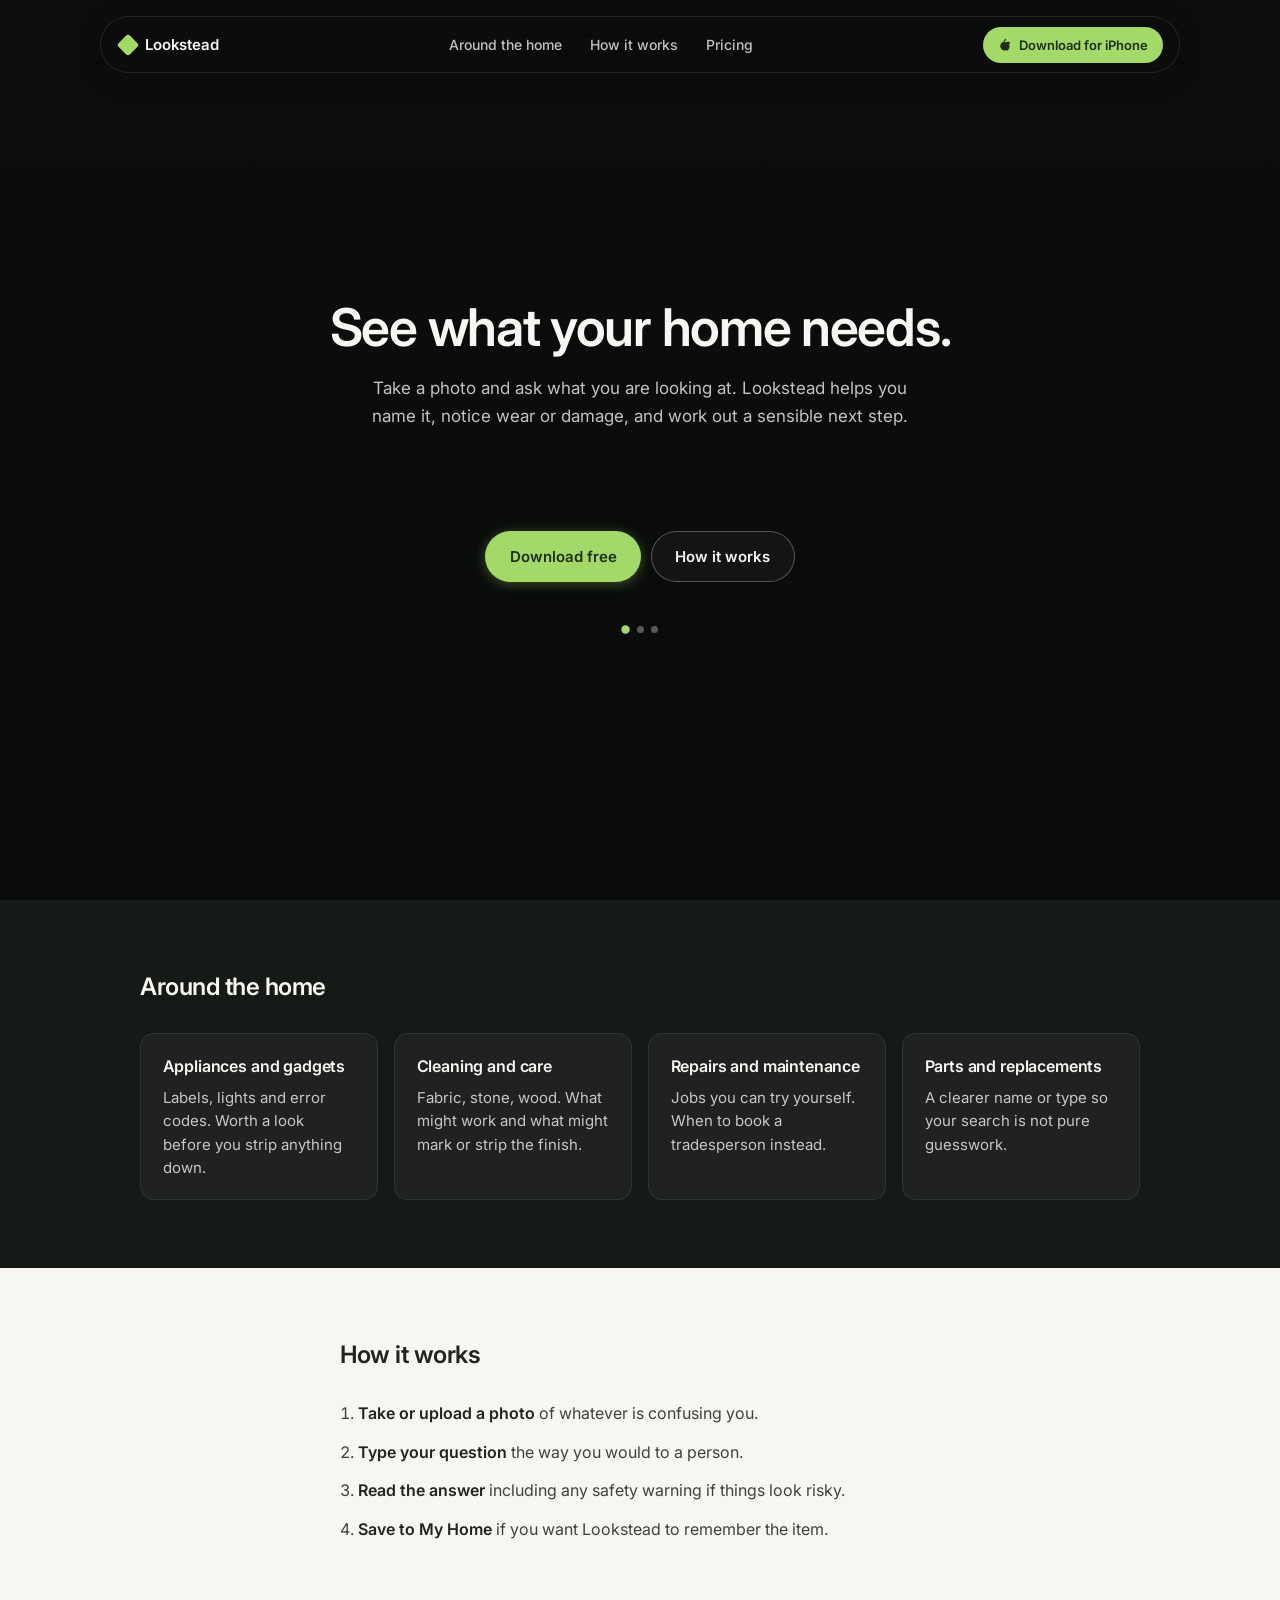
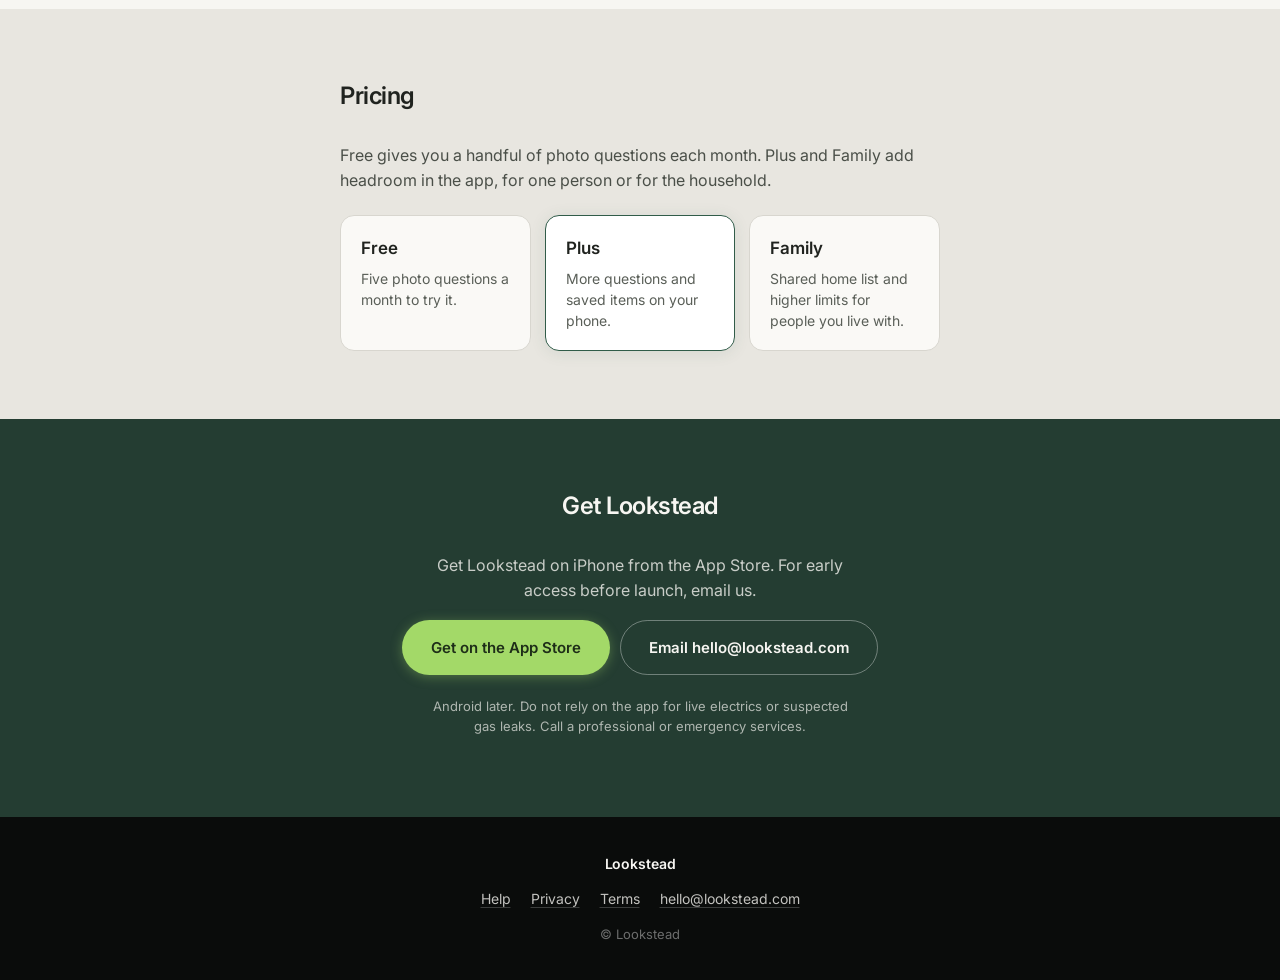
==== index.html @ a0f1686b "Fix App Store and email buttons for web and iOS Co-authored-by: Cursor <cursoragent@cursor.com>" ====
<!DOCTYPE html>
<html lang="en-GB">
  <head>
    <meta charset="utf-8" />
    <meta name="viewport" content="width=device-width, initial-scale=1" />
    <meta
      name="description"
      content="Lookstead helps you figure out stuff at home with a photo and a question. Fixes, cleaning, maintenance." />
    <title>Lookstead · Your home, understood</title>
    <link rel="icon" href="assets/favicon.png" type="image/png" />
    <link rel="preconnect" href="https://fonts.googleapis.com" />
    <link rel="preconnect" href="https://fonts.gstatic.com" crossorigin />
    <link
      href="https://fonts.googleapis.com/css2?family=Inter:wght@400;500;600;700&display=swap"
      rel="stylesheet" />
    <link rel="stylesheet" href="styles.css" />
  </head>
  <body>
    <header class="site-header">
      <nav class="nav-inner" aria-label="Main">
        <a class="brand" href="/">
          <span class="brand-mark" aria-hidden="true"></span>
          Lookstead
        </a>
        <div class="nav-links">
          <a href="#features">Around the home</a>
          <a href="#how">How it works</a>
          <a href="#pricing">Pricing</a>
        </div>
        <a class="nav-cta app-store-link" href="#download">
          <span class="apple" aria-hidden="true"></span>
          Download for iPhone
        </a>
      </nav>
    </header>

    <main>
      <section class="hero" aria-label="Introduction">
        <div class="hero-slides">
          <article class="hero-slide is-active" data-slide="0">
            <h1>See what your home needs.</h1>
            <p class="hero-lead">
              Take a photo and ask what you are looking at. Lookstead helps you name it, notice wear
              or damage, and work out a sensible next step.
            </p>
          </article>
          <article class="hero-slide" data-slide="1">
            <h1>Ask the way you normally would.</h1>
            <p class="hero-lead">
              Cleaning, a stuck part, or “what is this?” Send a photo and your question. If it
              looks unsafe, we say stop and call someone qualified.
            </p>
          </article>
          <article class="hero-slide" data-slide="2">
            <h1>My Home holds the details.</h1>
            <p class="hero-lead">
              Save the boiler, the washer, the switch in the hall. Next time you ask, answers can
              use what you already stored.
            </p>
          </article>
        </div>

        <div class="hero-actions">
          <a class="btn btn-primary app-store-link" href="#download">Download free</a>
          <a class="btn btn-ghost" href="#how">How it works</a>
        </div>

        <div class="hero-dots" role="tablist" aria-label="Hero slides">
          <button type="button" class="dot is-active" data-goto="0" aria-label="Slide 1" aria-selected="true"></button>
          <button type="button" class="dot" data-goto="1" aria-label="Slide 2" aria-selected="false"></button>
          <button type="button" class="dot" data-goto="2" aria-label="Slide 3" aria-selected="false"></button>
        </div>
      </section>

      <section id="features" class="section section-dark">
        <div class="section-inner">
          <h2 class="section-label">Around the home</h2>
          <ul class="feature-grid">
            <li>
              <h3>Appliances and gadgets</h3>
              <p>Labels, lights and error codes. Worth a look before you strip anything down.</p>
            </li>
            <li>
              <h3>Cleaning and care</h3>
              <p>Fabric, stone, wood. What might work and what might mark or strip the finish.</p>
            </li>
            <li>
              <h3>Repairs and maintenance</h3>
              <p>Jobs you can try yourself. When to book a tradesperson instead.</p>
            </li>
            <li>
              <h3>Parts and replacements</h3>
              <p>A clearer name or type so your search is not pure guesswork.</p>
            </li>
          </ul>
        </div>
      </section>

      <section id="how" class="section">
        <div class="section-inner narrow">
          <h2 class="section-label">How it works</h2>
          <ol class="steps">
            <li><strong>Take or upload a photo</strong> of whatever is confusing you.</li>
            <li><strong>Type your question</strong> the way you would to a person.</li>
            <li><strong>Read the answer</strong> including any safety warning if things look risky.</li>
            <li><strong>Save to My Home</strong> if you want Lookstead to remember the item.</li>
          </ol>
        </div>
      </section>

      <section id="pricing" class="section section-muted">
        <div class="section-inner narrow">
          <h2 class="section-label">Pricing</h2>
          <p class="pricing-lead">
            Free gives you a handful of photo questions each month. Plus and Family add headroom in
            the app, for one person or for the household.
          </p>
          <div class="pricing-cards">
            <div class="pricing-card">
              <h3>Free</h3>
              <p>Five photo questions a month to try it.</p>
            </div>
            <div class="pricing-card highlight">
              <h3>Plus</h3>
              <p>More questions and saved items on your phone.</p>
            </div>
            <div class="pricing-card">
              <h3>Family</h3>
              <p>Shared home list and higher limits for people you live with.</p>
            </div>
          </div>
        </div>
      </section>

      <section id="download" class="section section-cta">
        <div class="section-inner narrow center">
          <h2 class="section-label">Get Lookstead</h2>
          <p>
            Get Lookstead on iPhone from the App Store. For early access before launch, email us.
          </p>
          <div class="download-actions">
            <a class="btn btn-primary btn-lg app-store-link" href="#download">Get on the App Store</a>
            <a class="btn btn-ghost-on-dark btn-lg email-contact-link" href="#download">
              Email hello@lookstead.com
            </a>
          </div>
          <p class="toast" id="site-toast" role="status" aria-live="polite" hidden></p>
          <p class="fine">
            Android later. Do not rely on the app for live electrics or suspected gas leaks. Call a
            professional or emergency services.
          </p>
        </div>
      </section>
    </main>

    <footer class="site-footer">
      <div class="footer-inner">
        <span class="brand-footer">Lookstead</span>
        <div class="footer-links">
          <a href="help.html">Help</a>
          <a href="privacy.html">Privacy</a>
          <a href="terms.html">Terms</a>
          <a class="email-contact-link" href="#download">hello@lookstead.com</a>
        </div>
        <p class="copyright">© Lookstead</p>
      </div>
    </footer>

    <script src="main.js"></script>
  </body>
</html>
---- styles.css ----
:root {
  --bg-dark: #0f1210;
  --text: #f7f6f2;
  --text-muted: rgba(247, 246, 242, 0.78);
  --primary: #315c49;
  --primary-deep: #243d32;
  --accent: #a3d968;
  --accent-hover: #b5e67a;
  --nav-bg: rgba(12, 14, 12, 0.62);
  --nav-border: rgba(255, 255, 255, 0.1);
  --radius-pill: 999px;
  --radius-card: 14px;
  --font: 'Inter', system-ui, -apple-system, 'Segoe UI', sans-serif;
  --hero-image: url('https://images.unsplash.com/photo-1586023492125-27b2c045efd7?auto=format&fit=crop&w=2400&q=80');
}

*,
*::before,
*::after {
  box-sizing: border-box;
}

html {
  scroll-behavior: smooth;
}

body {
  margin: 0;
  font-family: var(--font);
  color: var(--text);
  background: var(--bg-dark);
  line-height: 1.55;
  -webkit-font-smoothing: antialiased;
  text-rendering: optimizeLegibility;
}

a {
  color: inherit;
  text-decoration: none;
}

.site-header {
  position: fixed;
  top: 0;
  left: 0;
  right: 0;
  z-index: 100;
  padding: 1rem 1.25rem;
  pointer-events: none;
}

.nav-inner {
  pointer-events: auto;
  max-width: 1080px;
  margin: 0 auto;
  display: flex;
  align-items: center;
  gap: 1rem;
  padding: 0.6rem 1rem 0.6rem 1.2rem;
  background: var(--nav-bg);
  backdrop-filter: blur(18px);
  -webkit-backdrop-filter: blur(18px);
  border: 1px solid var(--nav-border);
  border-radius: var(--radius-pill);
  box-shadow: 0 4px 24px rgba(0, 0, 0, 0.18);
}

.brand {
  display: flex;
  align-items: center;
  gap: 0.55rem;
  font-weight: 600;
  font-size: 0.9375rem;
  letter-spacing: -0.01em;
  white-space: nowrap;
}

.brand-mark {
  width: 16px;
  height: 16px;
  background: var(--accent);
  border-radius: 3px;
  transform: rotate(45deg);
}

.nav-links {
  display: none;
  flex: 1;
  justify-content: center;
  gap: 1.75rem;
  font-size: 0.875rem;
  font-weight: 500;
  color: var(--text-muted);
}

.nav-links a {
  transition: color 0.15s ease;
}

.nav-links a:hover {
  color: var(--text);
}

.nav-cta {
  margin-left: auto;
  display: inline-flex;
  align-items: center;
  gap: 0.4rem;
  padding: 0.5rem 0.95rem;
  background: var(--accent);
  color: #1e2e18;
  font-size: 0.8125rem;
  font-weight: 600;
  border-radius: var(--radius-pill);
  white-space: nowrap;
  transition: background 0.15s ease;
}

.nav-cta:hover {
  background: var(--accent-hover);
}

.apple {
  width: 14px;
  height: 14px;
  background: currentColor;
  mask: url("data:image/svg+xml,%3Csvg xmlns='http://www.w3.org/2000/svg' viewBox='0 0 384 512'%3E%3Cpath fill='black' d='M318.7 268.7c-.2-36.7 16.4-64.4 50-84.8-18.8-26.9-47.2-41.7-84.7-44.6-35.5-2.8-74.3 20.7-88.5 20.7-15 0-43.1-18.6-63.4-18.6C80.6 142 0 214.3 0 286.3c0 87 70.5 171.7 128.3 171.7 18.5 0 31.5-12.5 53.9-12.5 21.8 0 33.9 12.5 57.2 12.5 58.5 0 102.7-99.6 102.7-168.1-.1-4.4-.4-8.7-1.1-13.1zM192.1 98.2c26.7-32 24.4-61 23.7-71.2-23.1 1.3-50.1 15.4-66.2 32.8-18.2 19.5-28.6 43.4-26.4 68.8 27.9 2.2 56.4-12.7 68.9-30.4z'/%3E%3C/svg%3E")
    center / contain no-repeat;
  -webkit-mask: url("data:image/svg+xml,%3Csvg xmlns='http://www.w3.org/2000/svg' viewBox='0 0 384 512'%3E%3Cpath fill='black' d='M318.7 268.7c-.2-36.7 16.4-64.4 50-84.8-18.8-26.9-47.2-41.7-84.7-44.6-35.5-2.8-74.3 20.7-88.5 20.7-15 0-43.1-18.6-63.4-18.6C80.6 142 0 214.3 0 286.3c0 87 70.5 171.7 128.3 171.7 18.5 0 31.5-12.5 53.9-12.5 21.8 0 33.9 12.5 57.2 12.5 58.5 0 102.7-99.6 102.7-168.1-.1-4.4-.4-8.7-1.1-13.1zM192.1 98.2c26.7-32 24.4-61 23.7-71.2-23.1 1.3-50.1 15.4-66.2 32.8-18.2 19.5-28.6 43.4-26.4 68.8 27.9 2.2 56.4-12.7 68.9-30.4z'/%3E%3C/svg%3E")
    center / contain no-repeat;
}

.hero {
  position: relative;
  min-height: 100svh;
  display: flex;
  flex-direction: column;
  align-items: center;
  justify-content: center;
  text-align: center;
  padding: 6rem 1.5rem 4rem;
  background-image:
    linear-gradient(180deg, rgba(8, 10, 9, 0.55) 0%, rgba(8, 10, 9, 0.82) 100%), var(--hero-image);
  background-size: cover;
  background-position: center 40%;
}

.hero-slides {
  position: relative;
  max-width: 680px;
  min-height: 200px;
}

.hero-slide {
  position: absolute;
  inset: 0;
  opacity: 0;
  transform: translateY(10px);
  transition: opacity 0.5s ease, transform 0.5s ease;
  pointer-events: none;
}

.hero-slide.is-active {
  position: relative;
  opacity: 1;
  transform: translateY(0);
  pointer-events: auto;
}

.hero h1 {
  margin: 0 0 1.125rem;
  font-size: clamp(2rem, 5.5vw, 3.25rem);
  font-weight: 600;
  line-height: 1.12;
  letter-spacing: -0.025em;
}

.hero-lead {
  margin: 0 auto;
  max-width: 34rem;
  font-size: clamp(1rem, 2.1vw, 1.0625rem);
  line-height: 1.6;
  color: var(--text-muted);
  font-weight: 400;
}

.hero-actions {
  display: flex;
  flex-wrap: wrap;
  gap: 0.65rem;
  justify-content: center;
  margin-top: 2rem;
}

.btn {
  display: inline-flex;
  align-items: center;
  justify-content: center;
  padding: 0.8rem 1.45rem;
  font-size: 0.9375rem;
  font-weight: 600;
  border-radius: var(--radius-pill);
  border: 1px solid transparent;
  cursor: pointer;
  transition: background 0.15s ease, border-color 0.15s ease, transform 0.12s ease;
}

.btn:active {
  transform: scale(0.98);
}

.btn-primary {
  background: var(--accent);
  color: #1e2e18;
  box-shadow: 0 2px 12px rgba(163, 217, 104, 0.35);
}

.btn-primary:hover {
  background: var(--accent-hover);
}

.btn-ghost {
  background: rgba(255, 255, 255, 0.04);
  border-color: rgba(255, 255, 255, 0.28);
  color: var(--text);
}

.btn-ghost:hover {
  border-color: rgba(255, 255, 255, 0.45);
  background: rgba(255, 255, 255, 0.08);
}

.btn-lg {
  padding: 0.95rem 1.75rem;
  font-size: 0.9375rem;
}

.hero-dots {
  display: flex;
  gap: 0.45rem;
  margin-top: 2.75rem;
}

.dot {
  width: 7px;
  height: 7px;
  padding: 0;
  border: none;
  border-radius: 50%;
  background: rgba(255, 255, 255, 0.32);
  cursor: pointer;
  transition: background 0.15s ease, transform 0.15s ease;
}

.dot.is-active {
  background: var(--accent);
  transform: scale(1.2);
}

.section {
  padding: 4.25rem 1.5rem;
  background: #f7f6f2;
  color: #20231f;
}

.section-dark {
  background: #161a17;
  color: var(--text);
}

.section-muted {
  background: #e8e6e0;
}

.section-cta {
  background: var(--primary-deep);
  color: var(--text);
}

.section-inner {
  max-width: 1000px;
  margin: 0 auto;
}

.section-inner.narrow {
  max-width: 600px;
}

.section-inner.center {
  text-align: center;
}

.section-label {
  margin: 0 0 1.75rem;
  font-size: 1.5rem;
  font-weight: 600;
  letter-spacing: -0.02em;
}

.feature-grid {
  list-style: none;
  margin: 0;
  padding: 0;
  display: grid;
  grid-template-columns: repeat(auto-fit, minmax(220px, 1fr));
  gap: 1rem;
}

.feature-grid li {
  padding: 1.25rem 1.35rem;
  background: rgba(255, 255, 255, 0.04);
  border: 1px solid rgba(255, 255, 255, 0.08);
  border-radius: var(--radius-card);
}

.feature-grid h3 {
  margin: 0 0 0.45rem;
  font-size: 1rem;
  font-weight: 600;
  letter-spacing: -0.01em;
}

.feature-grid p {
  margin: 0;
  color: var(--text-muted);
  font-size: 0.9375rem;
  line-height: 1.55;
}

.section:not(.section-dark) .feature-grid p {
  color: #5a5f58;
}

.steps {
  margin: 0;
  padding-left: 1.15rem;
  display: flex;
  flex-direction: column;
  gap: 0.85rem;
  font-size: 1rem;
  line-height: 1.55;
  color: #3d423c;
}

.steps strong {
  font-weight: 600;
  color: #20231f;
}

.pricing-lead {
  color: #4a4f48;
  margin: 0 0 0.25rem;
  font-size: 1rem;
  line-height: 1.6;
}

.pricing-cards {
  display: grid;
  grid-template-columns: repeat(auto-fit, minmax(168px, 1fr));
  gap: 0.85rem;
  margin-top: 1.35rem;
}

.pricing-card {
  background: #faf9f6;
  border-radius: var(--radius-card);
  padding: 1.2rem 1.25rem;
  border: 1px solid #d8d6cf;
}

.pricing-card.highlight {
  border-color: var(--primary);
  background: #fff;
  box-shadow: 0 2px 16px rgba(49, 92, 73, 0.1);
}

.pricing-card h3 {
  margin: 0 0 0.4rem;
  font-size: 1.0625rem;
  font-weight: 600;
}

.pricing-card p {
  margin: 0;
  font-size: 0.875rem;
  line-height: 1.5;
  color: #5a5f58;
}

.section-cta .section-label {
  color: var(--text);
}

.section-cta p {
  color: var(--text-muted);
  line-height: 1.6;
  max-width: 26rem;
  margin-left: auto;
  margin-right: auto;
}

.download-actions {
  display: flex;
  flex-wrap: wrap;
  gap: 0.65rem;
  justify-content: center;
  margin-top: 0.25rem;
}

.btn-ghost-on-dark {
  background: transparent;
  border: 1px solid rgba(255, 255, 255, 0.35);
  color: var(--text);
}

.btn-ghost-on-dark:hover {
  border-color: rgba(255, 255, 255, 0.55);
  background: rgba(255, 255, 255, 0.06);
}

.toast {
  margin: 1rem auto 0;
  max-width: 22rem;
  font-size: 0.8125rem;
  line-height: 1.45;
  color: rgba(247, 246, 242, 0.9);
  background: rgba(0, 0, 0, 0.25);
  padding: 0.5rem 0.85rem;
  border-radius: 8px;
}

.section-cta .fine {
  margin-top: 1.35rem;
  font-size: 0.8125rem;
  line-height: 1.5;
  opacity: 0.88;
  max-width: 26rem;
  margin-left: auto;
  margin-right: auto;
  color: rgba(247, 246, 242, 0.75);
}

.site-footer {
  padding: 2.25rem 1.5rem;
  background: #0a0c0b;
  font-size: 0.875rem;
}

.footer-inner {
  max-width: 1000px;
  margin: 0 auto;
  text-align: center;
}

.brand-footer {
  font-weight: 600;
  display: block;
  margin-bottom: 0.85rem;
  letter-spacing: -0.01em;
}

.footer-links {
  display: flex;
  flex-wrap: wrap;
  justify-content: center;
  gap: 0.75rem 1.25rem;
  margin-bottom: 0.85rem;
  color: var(--text-muted);
}

.footer-links a {
  text-decoration: underline;
  text-decoration-color: rgba(255, 255, 255, 0.2);
  text-underline-offset: 3px;
}

.footer-links a:hover {
  color: var(--text);
  text-decoration-color: rgba(255, 255, 255, 0.45);
}

.copyright {
  margin: 0;
  color: rgba(255, 255, 255, 0.4);
  font-size: 0.8125rem;
}

.page-legal {
  padding: 6rem 1.5rem 3rem;
  max-width: 720px;
  margin: 0 auto;
  color: #20231f;
  background: #f7f6f2;
  min-height: 100vh;
}

.page-legal h1 {
  font-size: 1.75rem;
  font-weight: 600;
  margin-bottom: 0.5rem;
}

.page-legal .back {
  display: inline-block;
  margin-bottom: 2rem;
  color: var(--primary);
  font-weight: 600;
}

.page-legal h2 {
  font-size: 1.0625rem;
  font-weight: 600;
  margin-top: 2rem;
}

.page-legal p,
.page-legal li {
  line-height: 1.6;
  color: #4a4f48;
}

@media (min-width: 768px) {
  .nav-links {
    display: flex;
  }

  .nav-cta {
    margin-left: 0;
  }
}

@media (max-width: 767px) {
  .nav-inner {
    padding-right: 0.75rem;
  }

  .nav-cta span:not(.apple) {
    display: none;
  }

  .nav-cta {
    padding: 0.5rem 0.75rem;
  }
}
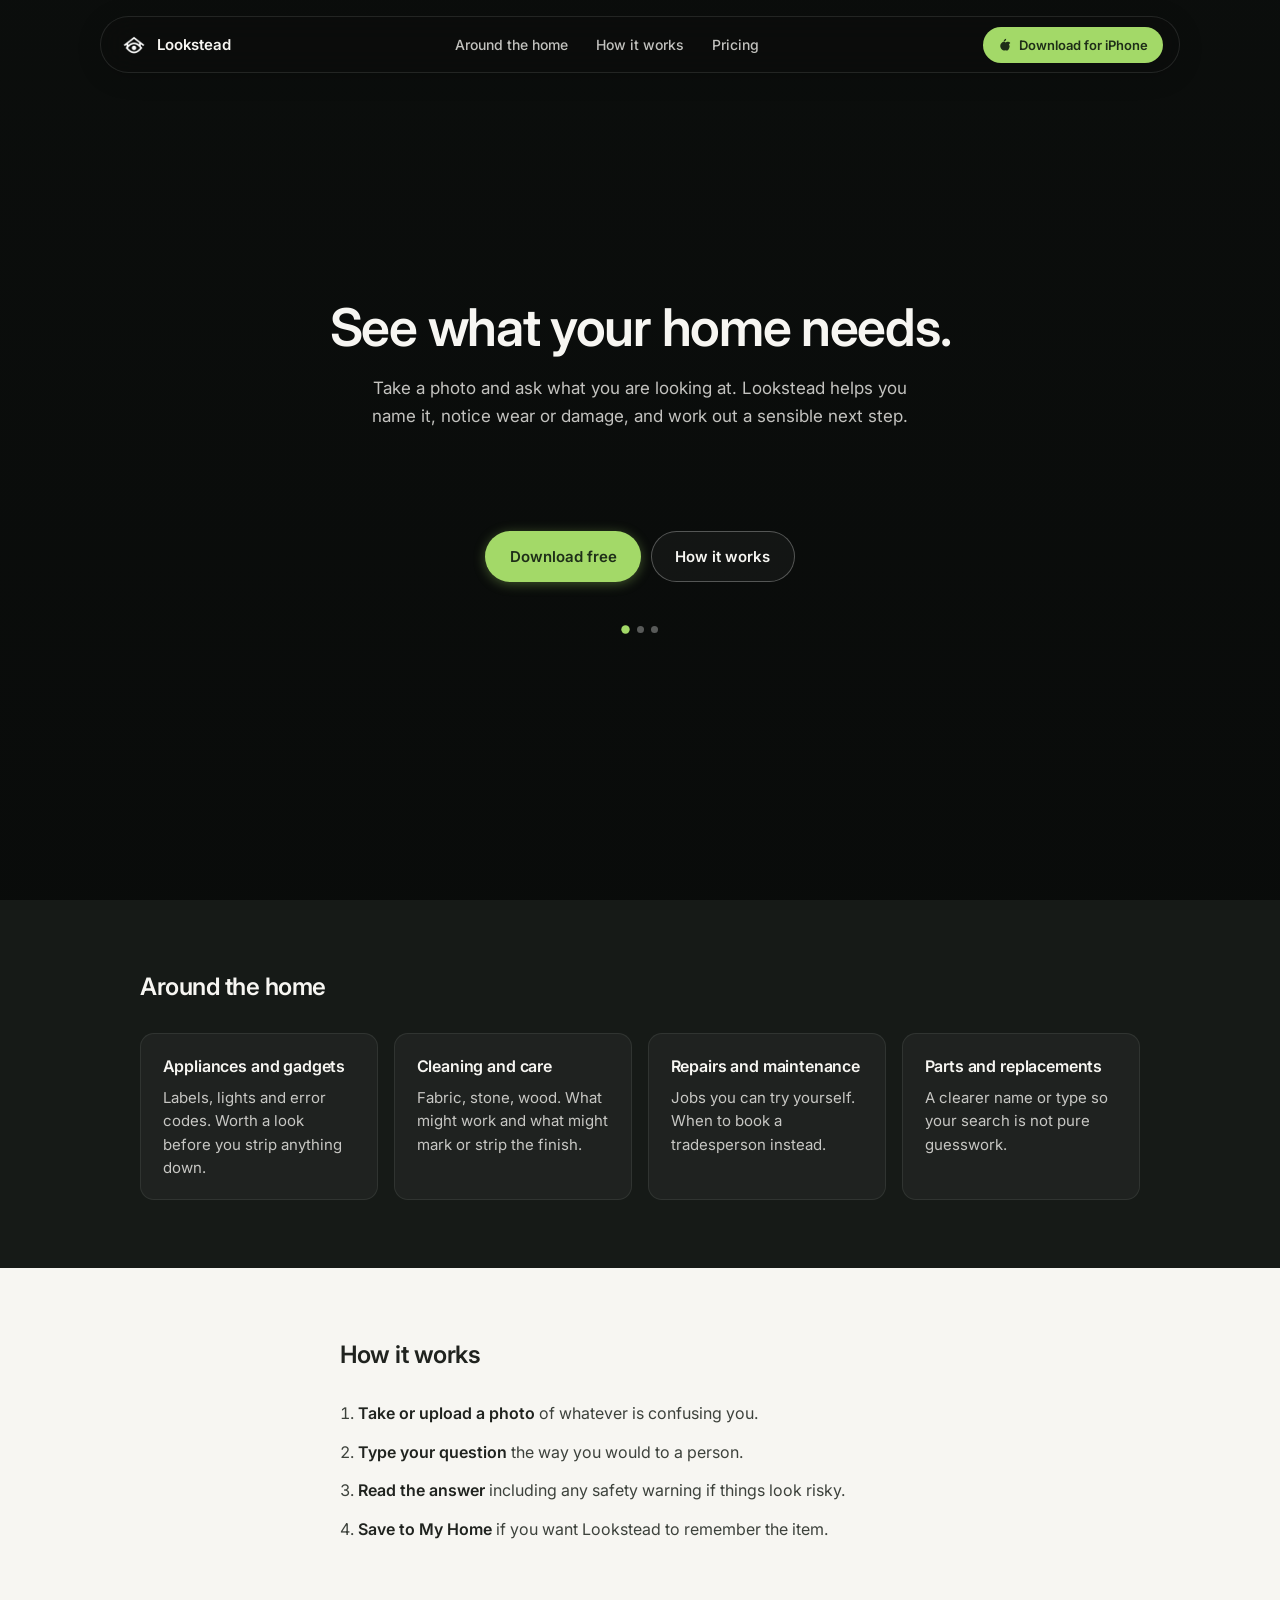
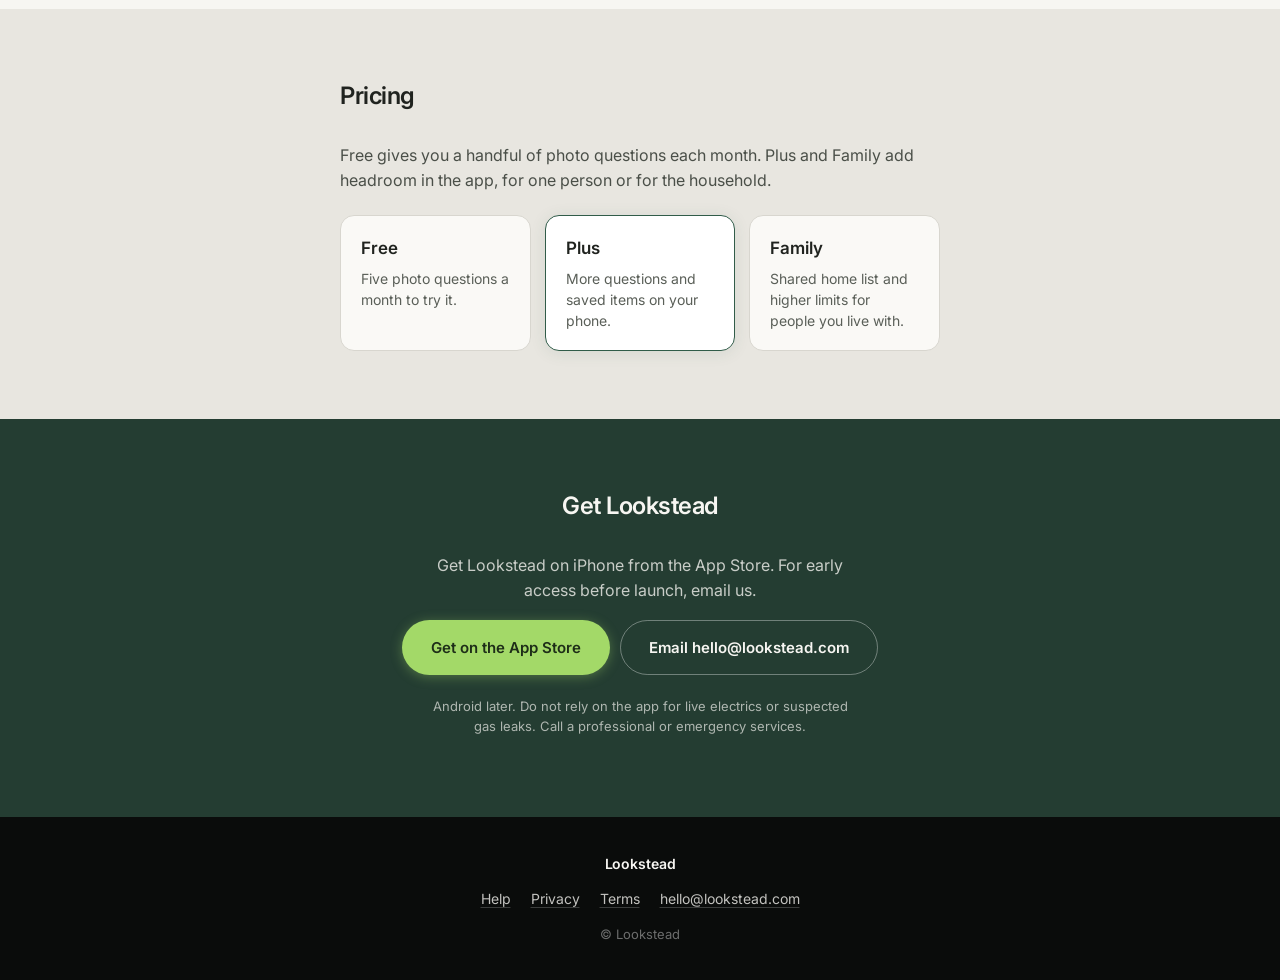
==== commit 17da9488: "Use app brand icons on the marketing site. Co-authored-by: Cursor <cursoragent@cursor.com>" ====
--- a/index.html
+++ b/index.html
@@ -7,7 +7,8 @@
       name="description"
       content="Lookstead helps you figure out stuff at home with a photo and a question. Fixes, cleaning, maintenance." />
     <title>Lookstead · Your home, understood</title>
-    <link rel="icon" href="assets/favicon.png" type="image/png" />
+    <link rel="icon" href="assets/favicon.png" type="image/png" sizes="32x32" />
+    <link rel="apple-touch-icon" href="assets/icon-256.png" />
     <link rel="preconnect" href="https://fonts.googleapis.com" />
     <link rel="preconnect" href="https://fonts.gstatic.com" crossorigin />
     <link
@@ -19,7 +20,12 @@
     <header class="site-header">
       <nav class="nav-inner" aria-label="Main">
         <a class="brand" href="/">
-          <span class="brand-mark" aria-hidden="true"></span>
+          <img
+            class="brand-mark"
+            src="assets/white-icon-transparent.png"
+            width="28"
+            height="28"
+            alt="" />
           Lookstead
         </a>
         <div class="nav-links">
@@ -157,9 +163,9 @@
       <div class="footer-inner">
         <span class="brand-footer">Lookstead</span>
         <div class="footer-links">
-          <a href="help.html">Help</a>
-          <a href="privacy.html">Privacy</a>
-          <a href="terms.html">Terms</a>
+          <a href="/help">Help</a>
+          <a href="/privacy">Privacy</a>
+          <a href="/terms">Terms</a>
           <a class="email-contact-link" href="#download">hello@lookstead.com</a>
         </div>
         <p class="copyright">© Lookstead</p>
--- a/styles.css
+++ b/styles.css
@@ -76,11 +76,11 @@
 }
 
 .brand-mark {
-  width: 16px;
-  height: 16px;
-  background: var(--accent);
-  border-radius: 3px;
-  transform: rotate(45deg);
+  width: 28px;
+  height: 28px;
+  border-radius: 8px;
+  object-fit: contain;
+  flex-shrink: 0;
 }
 
 .nav-links {
@@ -485,6 +485,174 @@
   font-size: 0.8125rem;
 }
 
+.page-help-body {
+  min-height: 100vh;
+  background: linear-gradient(180deg, #f7f6f2 0%, #eef0eb 45%, #f7f6f2 100%);
+  color: #20231f;
+}
+
+.help-top {
+  padding: 1.25rem 1.5rem 0;
+  max-width: 640px;
+  margin: 0 auto;
+}
+
+.help-back {
+  display: inline-flex;
+  align-items: center;
+  gap: 0.5rem;
+  font-weight: 600;
+  color: var(--primary);
+  font-size: 0.9375rem;
+}
+
+.help-back-mark {
+  width: 24px;
+  height: 24px;
+  object-fit: contain;
+  border-radius: 6px;
+}
+
+.page-help {
+  padding: 1.5rem 1.5rem 3rem;
+  max-width: 640px;
+  margin: 0 auto;
+}
+
+.faq-page-title {
+  margin: 0 0 0.65rem;
+  font-size: clamp(1.75rem, 4vw, 2.125rem);
+  font-weight: 700;
+  letter-spacing: -0.02em;
+  text-align: center;
+  color: #1a1f1c;
+}
+
+.faq-page-lead {
+  margin: 0 0 2rem;
+  text-align: center;
+  color: #5a5f58;
+  font-size: 1rem;
+  line-height: 1.5;
+}
+
+.faq-list {
+  display: flex;
+  flex-direction: column;
+  gap: 0.65rem;
+}
+
+.faq-item {
+  background: #fff;
+  border: 1px solid #e5e5de;
+  border-radius: 16px;
+  padding: 0 1rem;
+  box-shadow: 0 1px 6px rgba(20, 24, 20, 0.04);
+}
+
+.faq-question {
+  list-style: none;
+  display: flex;
+  align-items: center;
+  gap: 0.75rem;
+  min-height: 3.25rem;
+  cursor: pointer;
+  font-weight: 500;
+  font-size: 1rem;
+  line-height: 1.35;
+  color: #20231f;
+}
+
+.faq-question::-webkit-details-marker {
+  display: none;
+}
+
+.faq-question-text {
+  flex: 1;
+  padding: 0.75rem 0;
+}
+
+.faq-chevron {
+  flex-shrink: 0;
+  width: 2rem;
+  height: 2rem;
+  border-radius: 999px;
+  background: #eeede8;
+  position: relative;
+}
+
+.faq-chevron::after {
+  content: '';
+  position: absolute;
+  left: 50%;
+  top: 45%;
+  width: 7px;
+  height: 7px;
+  border-right: 2px solid #72776f;
+  border-bottom: 2px solid #72776f;
+  transform: translate(-50%, -50%) rotate(45deg);
+  transition: transform 0.2s ease;
+}
+
+.faq-item[open] .faq-chevron::after {
+  top: 55%;
+  transform: translate(-50%, -50%) rotate(-135deg);
+}
+
+.faq-answer {
+  margin: 0 0 1rem;
+  padding-right: 2.5rem;
+  font-size: 0.9375rem;
+  line-height: 1.6;
+  color: #5a5f58;
+}
+
+.faq-see-all {
+  display: block;
+  margin: 1.25rem auto 0;
+  padding: 0.65rem 1.35rem;
+  font-size: 0.9375rem;
+  font-weight: 600;
+  font-family: inherit;
+  color: #20231f;
+  background: #fff;
+  border: 1px solid #e0ded6;
+  border-radius: 999px;
+  cursor: pointer;
+}
+
+.faq-see-all:hover {
+  border-color: #c8c6be;
+}
+
+.faq-see-all[hidden] {
+  display: none;
+}
+
+.faq-contact {
+  margin-top: 2.5rem;
+  padding-top: 1.5rem;
+  border-top: 1px solid #e5e5de;
+}
+
+.faq-contact-title {
+  font-size: 1.125rem;
+  font-weight: 600;
+  margin: 0 0 0.5rem;
+}
+
+.faq-contact p {
+  margin: 0;
+  line-height: 1.6;
+  color: #5a5f58;
+  font-size: 0.9375rem;
+}
+
+.faq-contact a {
+  color: var(--primary);
+  font-weight: 600;
+}
+
 .page-legal {
   padding: 6rem 1.5rem 3rem;
   max-width: 720px;
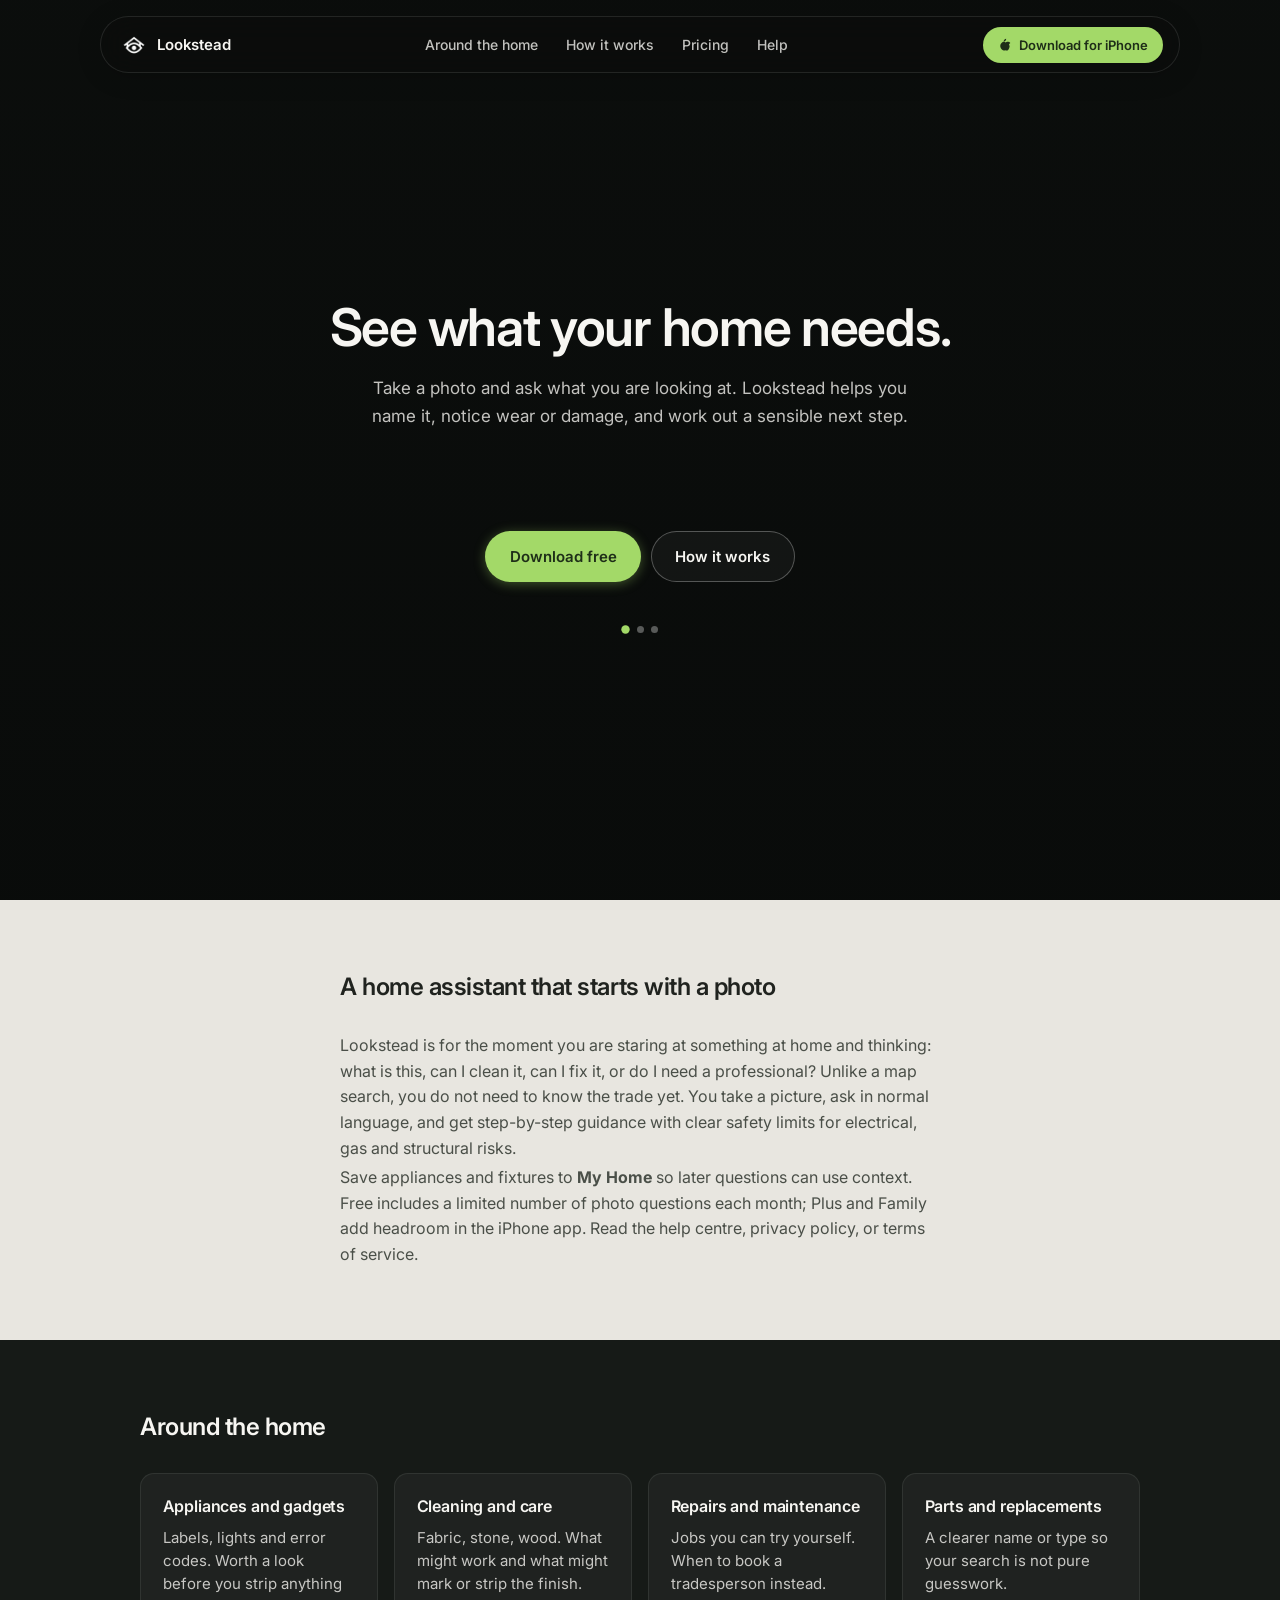
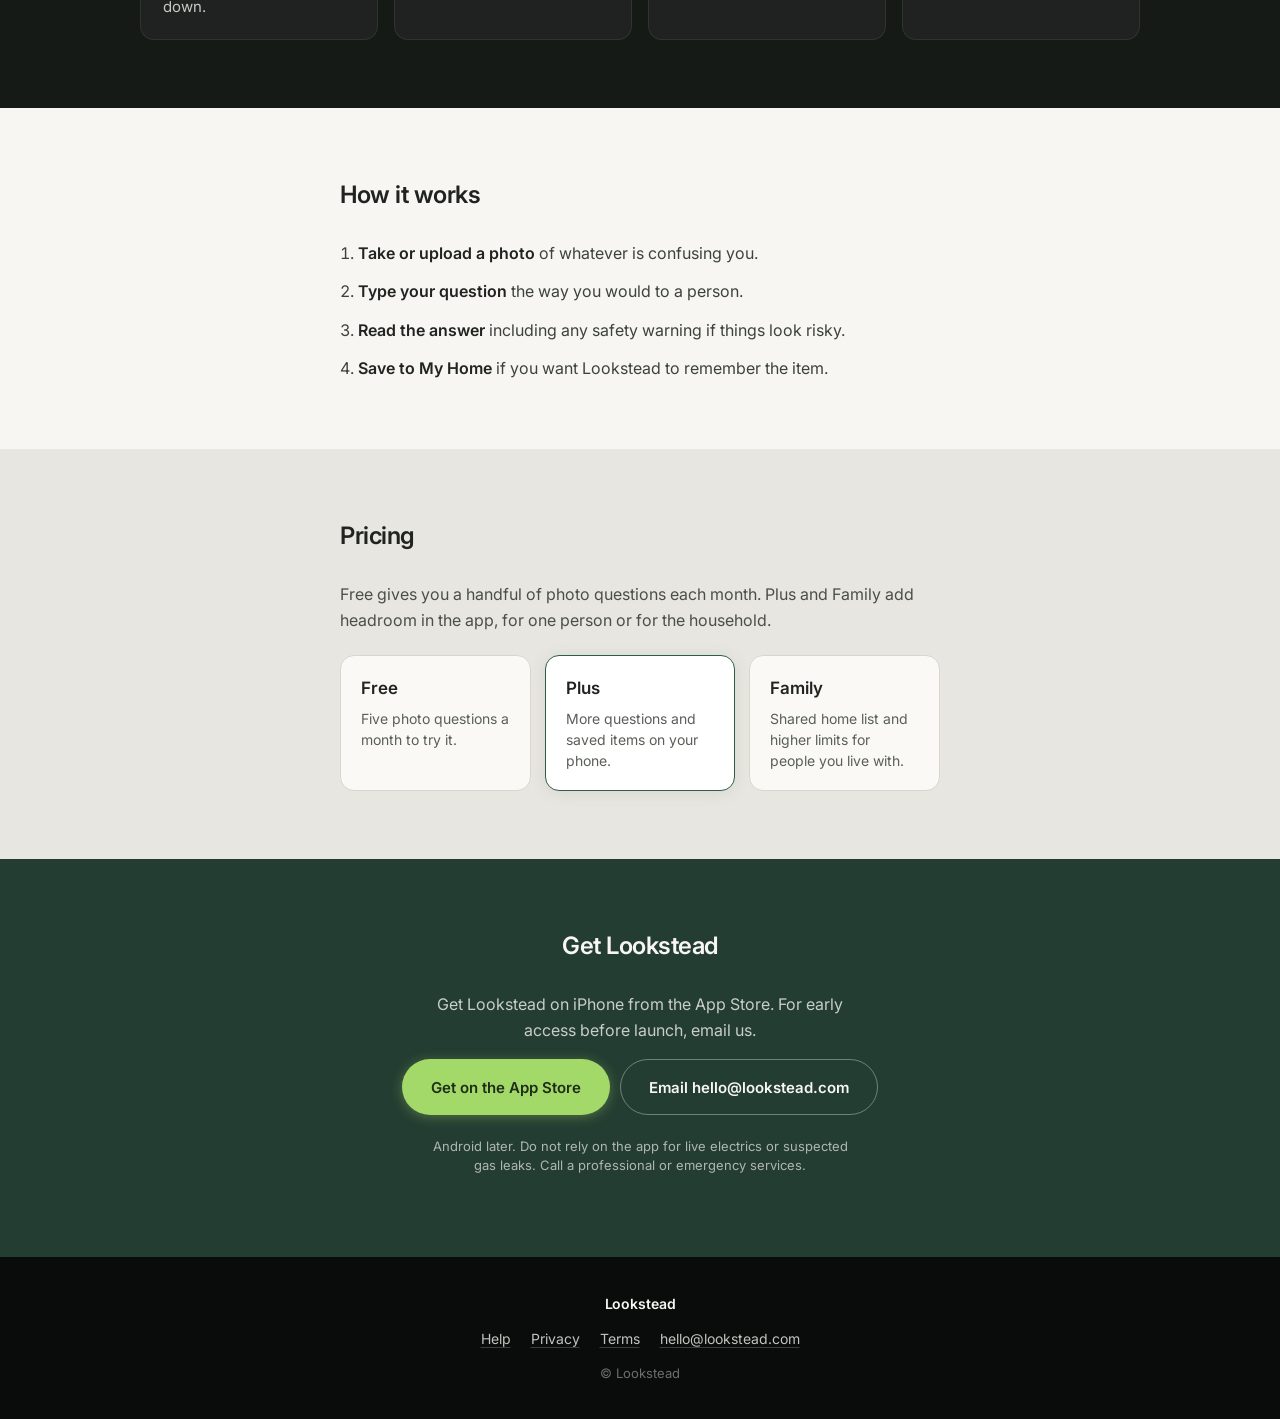
==== commit 14327d19: "Strengthen SEO for lookstead.com across landing and legal pages. Add structured data, crawlable copy" ====
--- a/index.html
+++ b/index.html
@@ -5,16 +5,93 @@
     <meta name="viewport" content="width=device-width, initial-scale=1" />
     <meta
       name="description"
-      content="Lookstead helps you figure out stuff at home with a photo and a question. Fixes, cleaning, maintenance." />
-    <title>Lookstead · Your home, understood</title>
-    <link rel="icon" href="assets/favicon.png" type="image/png" sizes="32x32" />
-    <link rel="apple-touch-icon" href="assets/icon-256.png" />
+      content="Lookstead is a photo home assistant app for iPhone. Snap something at home, ask in plain English, and get practical help with cleaning, DIY fixes, maintenance, and when to call a tradesperson in the UK." />
+    <meta
+      name="keywords"
+      content="Lookstead, home assistant app, photo home repair, identify appliance, cleaning advice, home maintenance app, UK home help" />
+    <meta name="robots" content="index, follow, max-image-preview:large, max-snippet:-1, max-video-preview:-1" />
+    <meta name="author" content="Lookstead" />
+    <meta name="theme-color" content="#0f1210" />
+    <title>Lookstead | Photo home assistant for repairs, cleaning and maintenance</title>
+    <link rel="canonical" href="https://lookstead.com/" />
+    <link rel="alternate" hreflang="en-gb" href="https://lookstead.com/" />
+    <link rel="alternate" hreflang="x-default" href="https://lookstead.com/" />
+    <link rel="manifest" href="/site.webmanifest" />
+    <meta property="og:type" content="website" />
+    <meta property="og:site_name" content="Lookstead" />
+    <meta property="og:locale" content="en_GB" />
+    <meta property="og:url" content="https://lookstead.com/" />
+    <meta property="og:title" content="Lookstead | Photo home assistant for repairs, cleaning and maintenance" />
+    <meta
+      property="og:description"
+      content="Take a photo, ask a question, and get practical help with cleaning, repairs, maintenance and identifying things around your home." />
+    <meta property="og:image" content="https://lookstead.com/assets/icon-256.png" />
+    <meta property="og:image:width" content="256" />
+    <meta property="og:image:height" content="256" />
+    <meta property="og:image:alt" content="Lookstead app icon" />
+    <meta name="twitter:card" content="summary_large_image" />
+    <meta name="twitter:title" content="Lookstead | Photo home assistant for repairs, cleaning and maintenance" />
+    <meta
+      name="twitter:description"
+      content="Take a photo, ask a question, and get practical help with cleaning, repairs, maintenance and identifying things around your home." />
+    <meta name="twitter:image" content="https://lookstead.com/assets/icon-256.png" />
+    <link rel="icon" href="/assets/favicon.png" type="image/png" sizes="32x32" />
+    <link rel="apple-touch-icon" href="/assets/icon-256.png" />
     <link rel="preconnect" href="https://fonts.googleapis.com" />
     <link rel="preconnect" href="https://fonts.gstatic.com" crossorigin />
     <link
       href="https://fonts.googleapis.com/css2?family=Inter:wght@400;500;600;700&display=swap"
       rel="stylesheet" />
-    <link rel="stylesheet" href="styles.css" />
+    <link rel="stylesheet" href="/styles.css" />
+    <script type="application/ld+json">
+      {
+        "@context": "https://schema.org",
+        "@graph": [
+          {
+            "@type": "Organization",
+            "@id": "https://lookstead.com/#organization",
+            "name": "Lookstead",
+            "url": "https://lookstead.com/",
+            "logo": "https://lookstead.com/assets/icon-256.png",
+            "email": "hello@lookstead.com",
+            "contactPoint": [
+              {
+                "@type": "ContactPoint",
+                "contactType": "customer support",
+                "email": "support@lookstead.com",
+                "availableLanguage": ["English"]
+              }
+            ]
+          },
+          {
+            "@type": "WebSite",
+            "@id": "https://lookstead.com/#website",
+            "url": "https://lookstead.com/",
+            "name": "Lookstead",
+            "description": "Photo-based home assistant for cleaning, repairs, maintenance and household questions.",
+            "publisher": { "@id": "https://lookstead.com/#organization" },
+            "inLanguage": "en-GB"
+          },
+          {
+            "@type": "MobileApplication",
+            "@id": "https://lookstead.com/#app",
+            "name": "Lookstead",
+            "url": "https://lookstead.com/",
+            "applicationCategory": "LifestyleApplication",
+            "operatingSystem": "iOS",
+            "description": "Take a photo and ask questions about items and problems at home. Get practical next steps with clear safety guidance.",
+            "image": "https://lookstead.com/assets/icon-256.png",
+            "offers": {
+              "@type": "Offer",
+              "price": "0",
+              "priceCurrency": "GBP",
+              "description": "Free tier with limited photo questions per month; Plus and Family plans in the app."
+            },
+            "publisher": { "@id": "https://lookstead.com/#organization" }
+          }
+        ]
+      }
+    </script>
   </head>
   <body>
     <header class="site-header">
@@ -22,16 +99,17 @@
         <a class="brand" href="/">
           <img
             class="brand-mark"
-            src="assets/white-icon-transparent.png"
+            src="/assets/white-icon-transparent.png"
             width="28"
             height="28"
-            alt="" />
+            alt="Lookstead" />
           Lookstead
         </a>
         <div class="nav-links">
           <a href="#features">Around the home</a>
           <a href="#how">How it works</a>
           <a href="#pricing">Pricing</a>
+          <a href="/help">Help</a>
         </div>
         <a class="nav-cta app-store-link" href="#download">
           <span class="apple" aria-hidden="true"></span>
@@ -51,14 +129,14 @@
             </p>
           </article>
           <article class="hero-slide" data-slide="1">
-            <h1>Ask the way you normally would.</h1>
+            <p class="hero-headline">Ask the way you normally would.</p>
             <p class="hero-lead">
               Cleaning, a stuck part, or “what is this?” Send a photo and your question. If it
               looks unsafe, we say stop and call someone qualified.
             </p>
           </article>
           <article class="hero-slide" data-slide="2">
-            <h1>My Home holds the details.</h1>
+            <p class="hero-headline">My Home holds the details.</p>
             <p class="hero-lead">
               Save the boiler, the washer, the switch in the hall. Next time you ask, answers can
               use what you already stored.
@@ -75,6 +153,26 @@
           <button type="button" class="dot is-active" data-goto="0" aria-label="Slide 1" aria-selected="true"></button>
           <button type="button" class="dot" data-goto="1" aria-label="Slide 2" aria-selected="false"></button>
           <button type="button" class="dot" data-goto="2" aria-label="Slide 3" aria-selected="false"></button>
+        </div>
+      </section>
+
+      <section id="about" class="section section-muted" aria-labelledby="about-heading">
+        <div class="section-inner narrow">
+          <h2 id="about-heading" class="section-label">A home assistant that starts with a photo</h2>
+          <p class="pricing-lead">
+            Lookstead is for the moment you are staring at something at home and thinking: what is
+            this, can I clean it, can I fix it, or do I need a professional? Unlike a map search,
+            you do not need to know the trade yet. You take a picture, ask in normal language, and
+            get step-by-step guidance with clear safety limits for electrical, gas and structural
+            risks.
+          </p>
+          <p class="pricing-lead">
+            Save appliances and fixtures to <strong>My Home</strong> so later questions can use
+            context. Free includes a limited number of photo questions each month; Plus and Family
+            add headroom in the iPhone app. Read the
+            <a href="/help">help centre</a>, <a href="/privacy">privacy policy</a>, or
+            <a href="/terms">terms of service</a>.
+          </p>
         </div>
       </section>
 
@@ -172,6 +270,6 @@
       </div>
     </footer>
 
-    <script src="main.js"></script>
+    <script src="/main.js" defer></script>
   </body>
 </html>
--- a/styles.css
+++ b/styles.css
@@ -167,7 +167,8 @@
   pointer-events: auto;
 }
 
-.hero h1 {
+.hero h1,
+.hero .hero-headline {
   margin: 0 0 1.125rem;
   font-size: clamp(2rem, 5.5vw, 3.25rem);
   font-weight: 600;
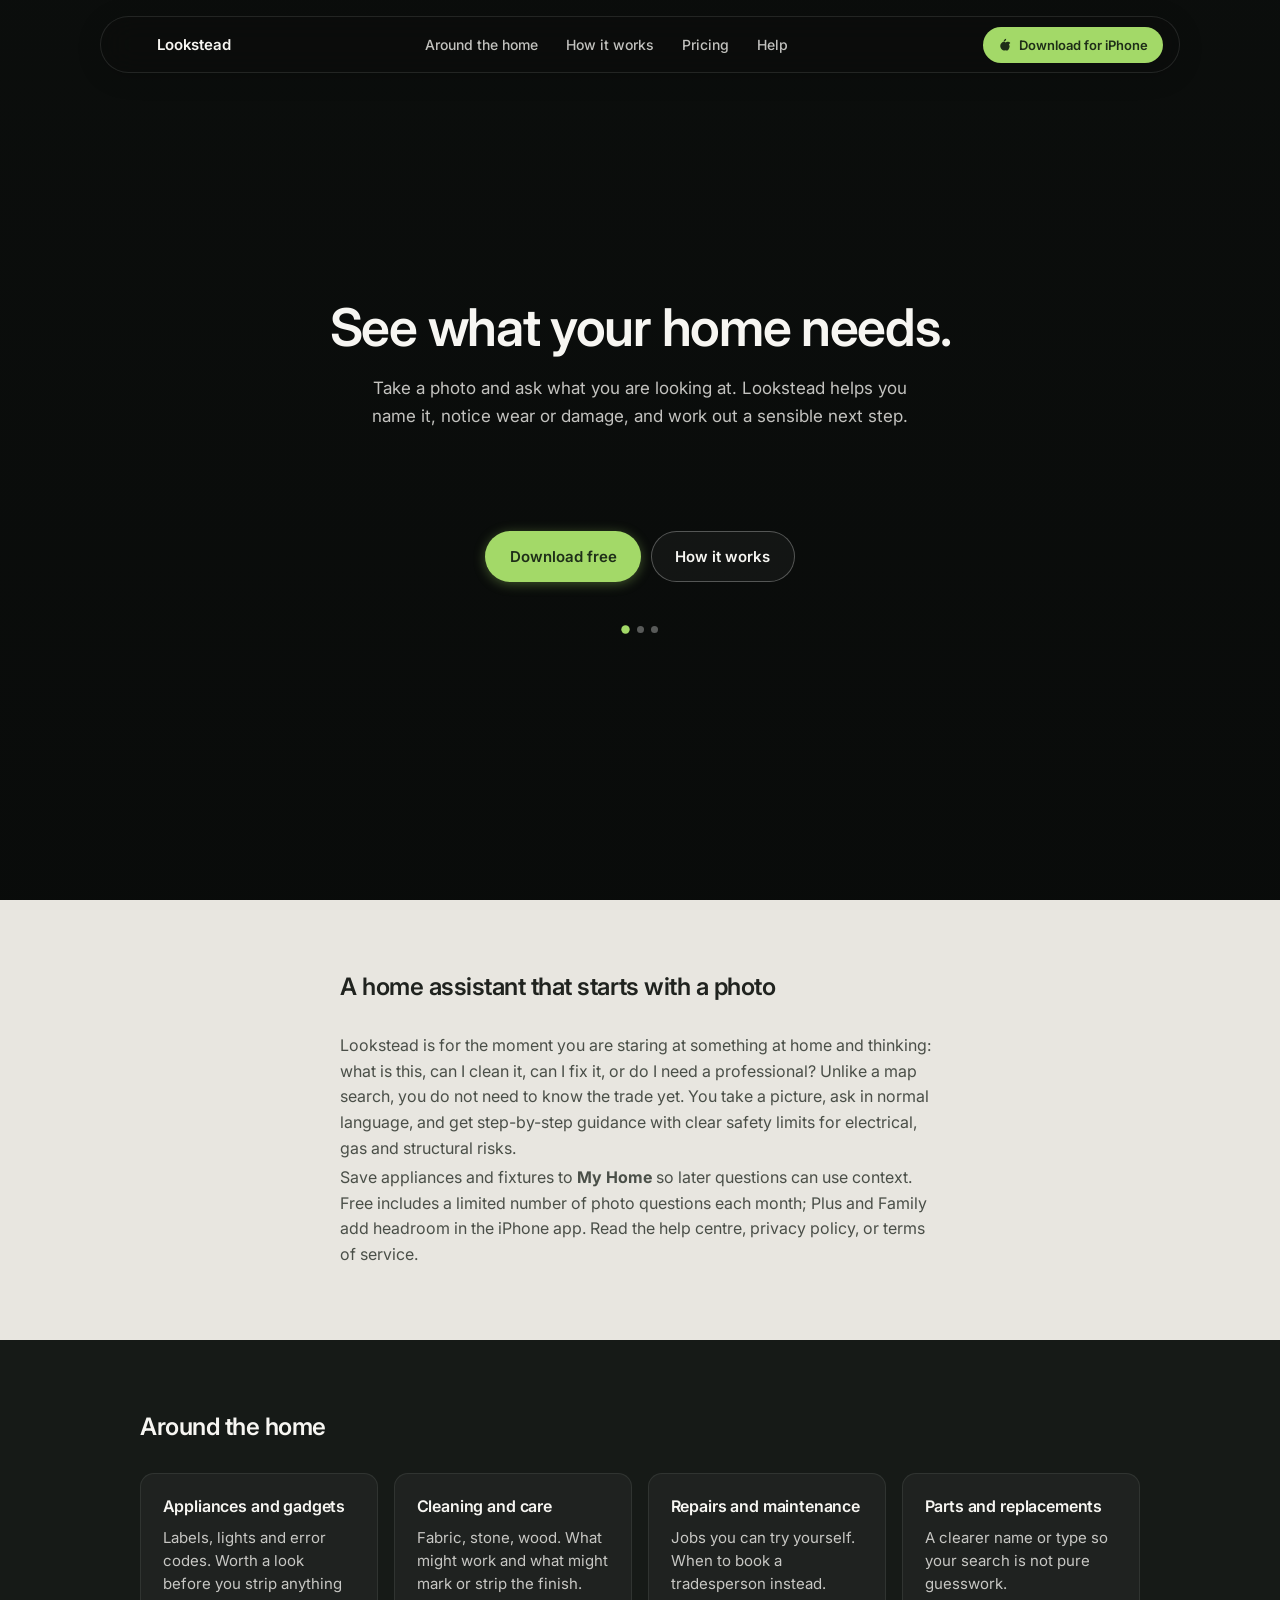
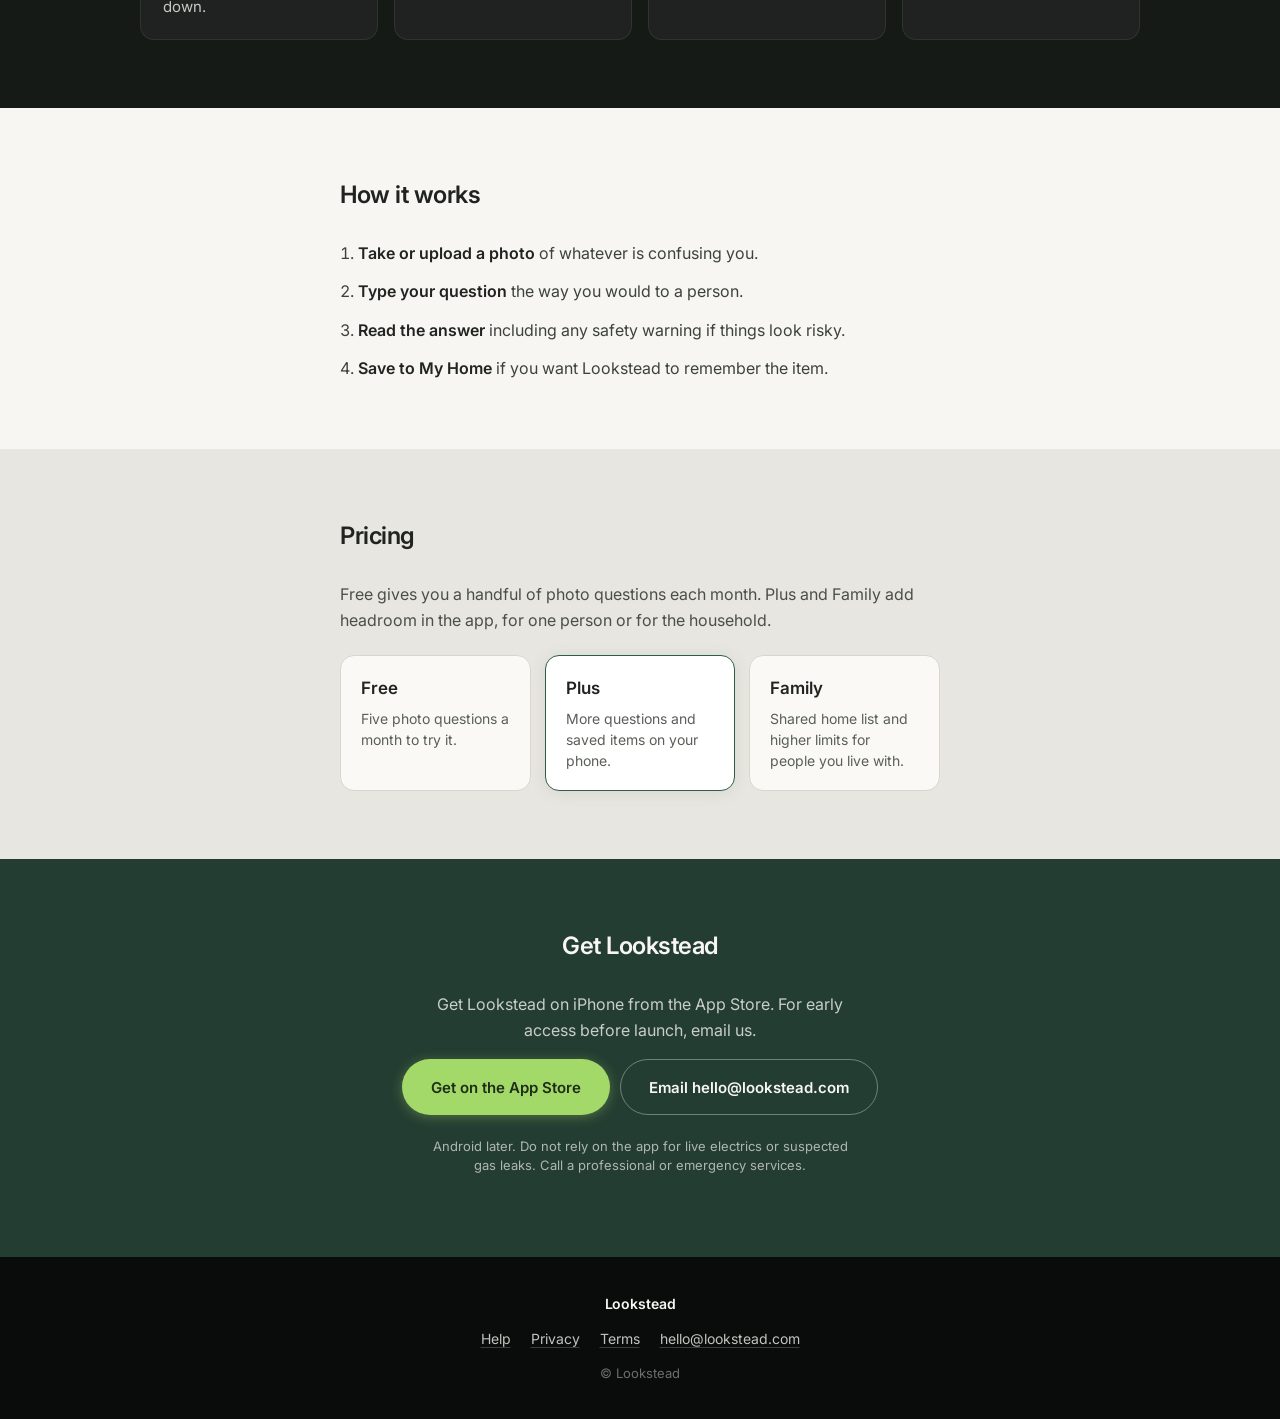
==== commit 40317cee: "Use SVG brand mark and fix email auth deep link bridge. Point header and help nav at white-icon-tran" ====
--- a/index.html
+++ b/index.html
@@ -43,6 +43,7 @@
       href="https://fonts.googleapis.com/css2?family=Inter:wght@400;500;600;700&display=swap"
       rel="stylesheet" />
     <link rel="stylesheet" href="/styles.css" />
+    <script src="/assets/auth-redirect.js"></script>
     <script type="application/ld+json">
       {
         "@context": "https://schema.org",
@@ -99,7 +100,7 @@
         <a class="brand" href="/">
           <img
             class="brand-mark"
-            src="/assets/white-icon-transparent.png"
+            src="/assets/white-icon-transparent.svg"
             width="28"
             height="28"
             alt="Lookstead" />
